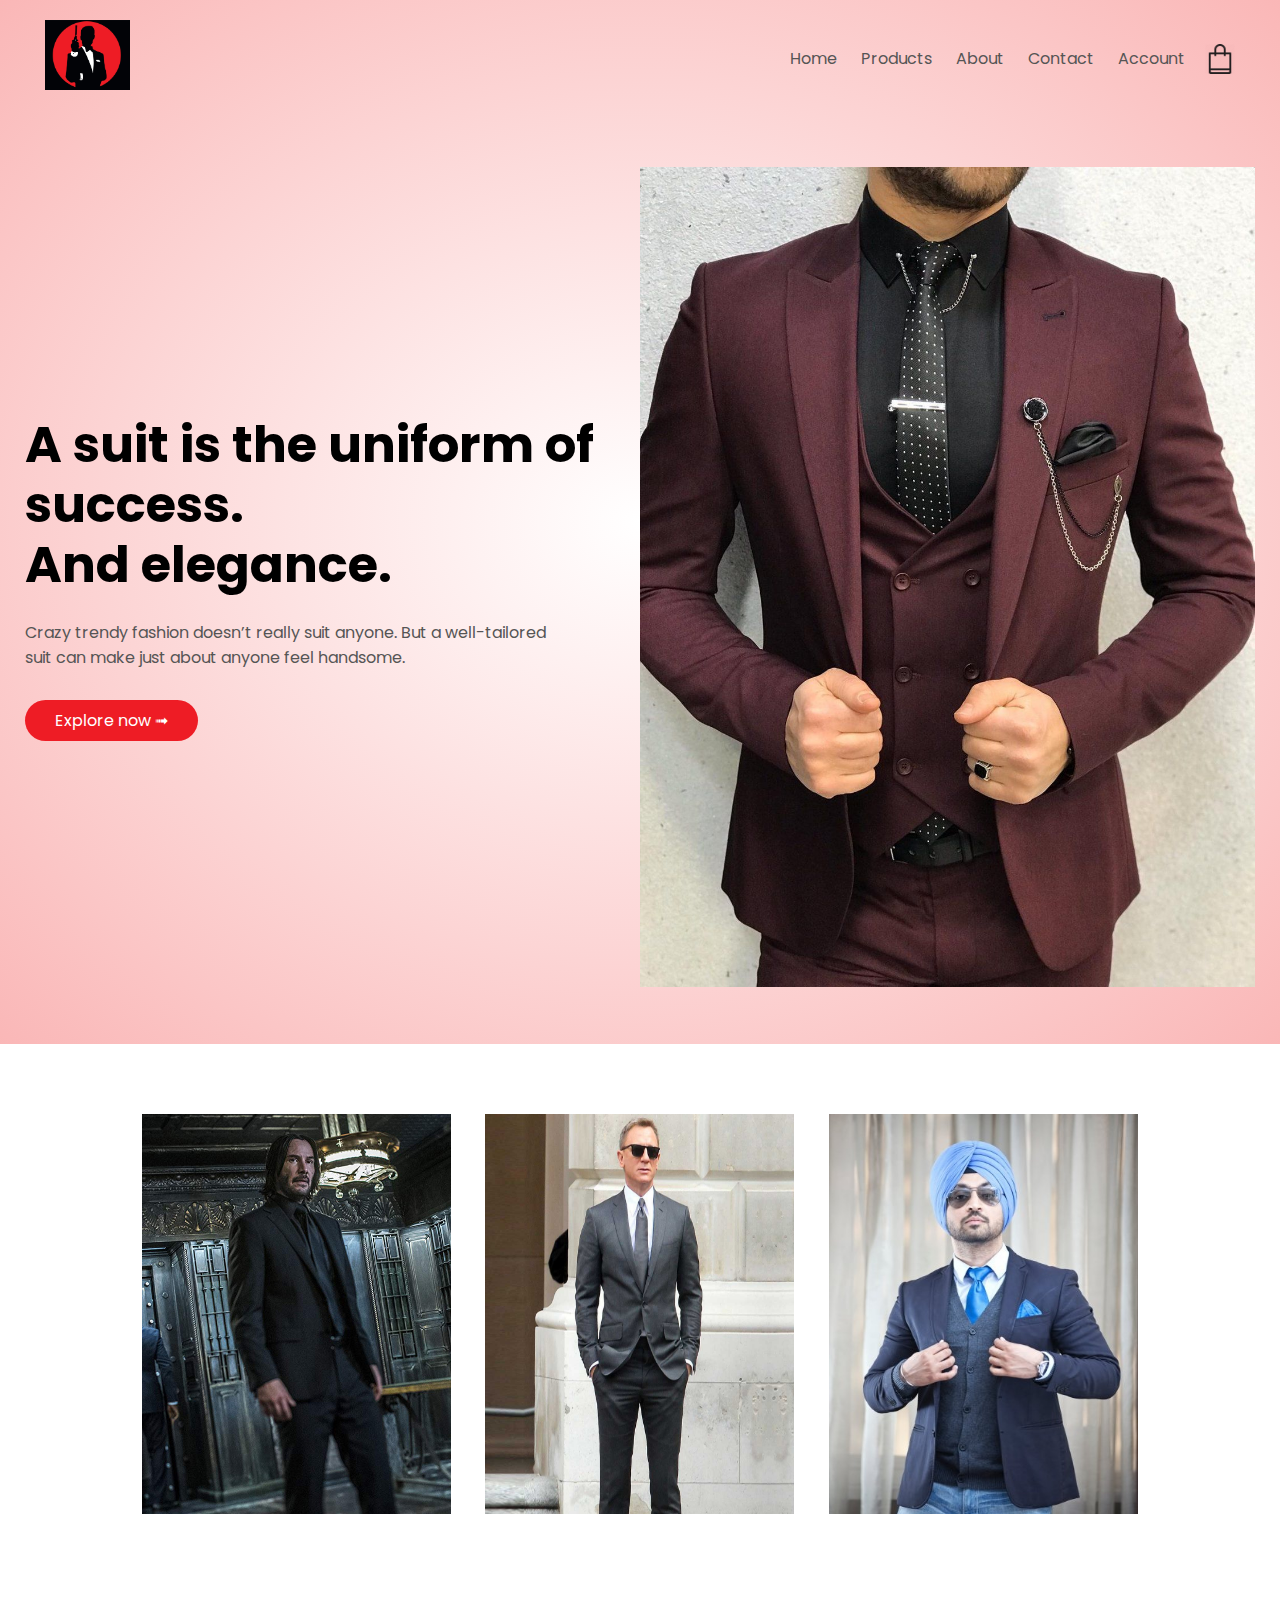
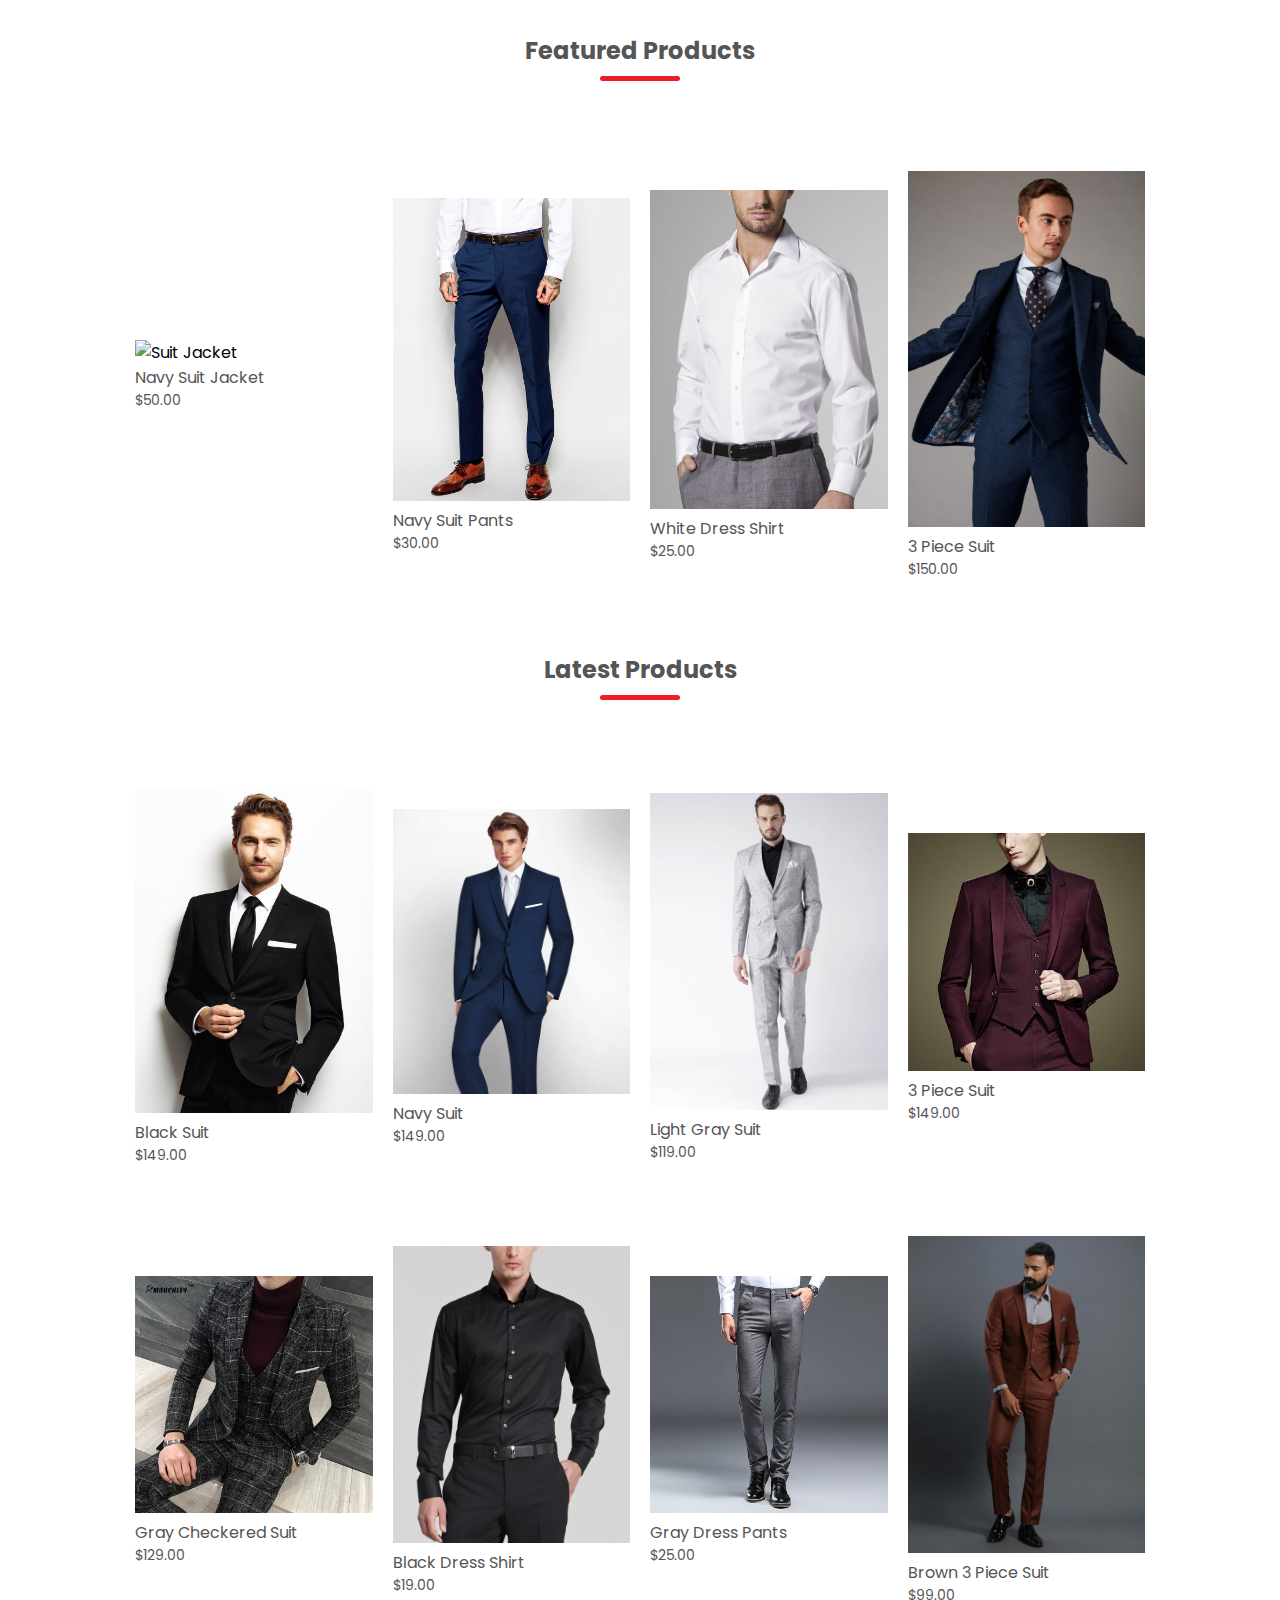
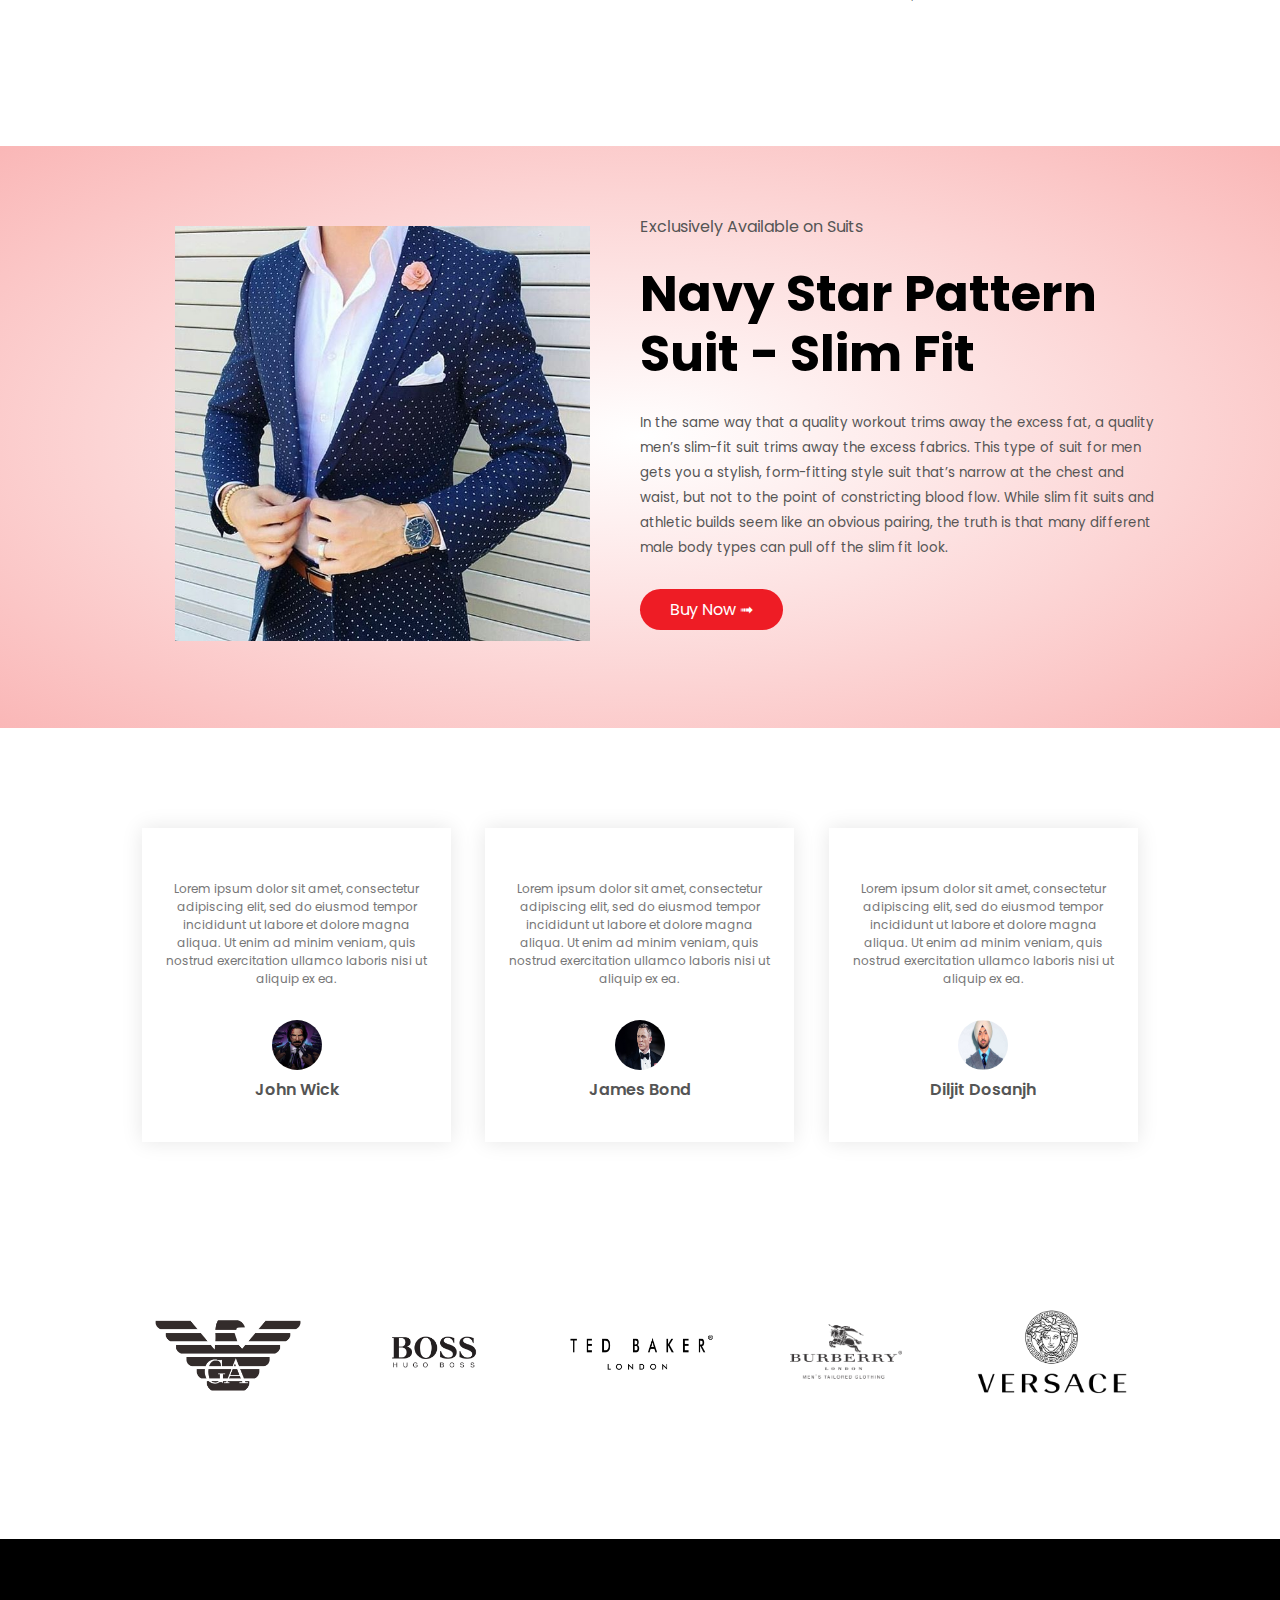
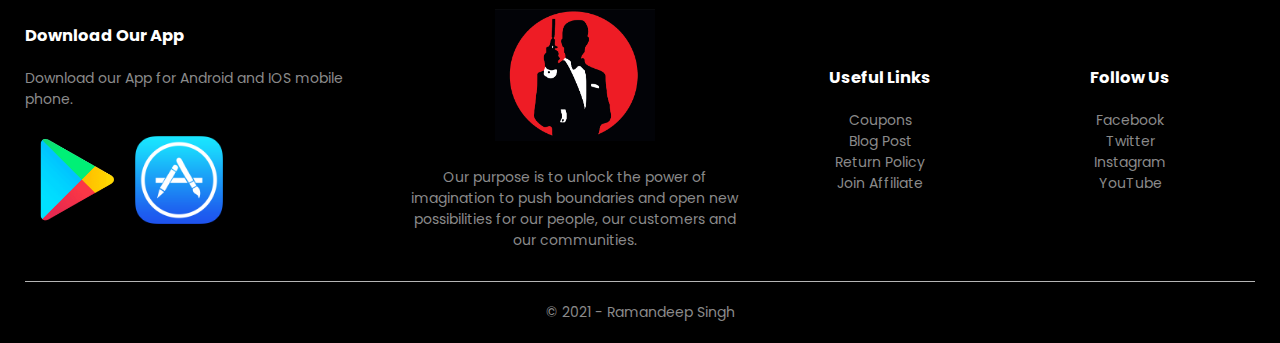
==== public/index.html @ 5fc737dd "temp change" ====
<!DOCTYPE html>
<html lang="en">
<head>
    <meta charset="UTF-8">
    <meta name="viewport" content="width=device-width, initial-scale=1.0">
    <meta http-equiv="X-UA-Compatible" content="IE=edge">
    <meta name="viewport" content="width=device-width, initial-scale=1.0">
    <link rel="stylesheet" href="css/style.css">
    <link rel="preconnect" href="https://fonts.googleapis.com">
    <link rel="preconnect" href="https://fonts.gstatic.com" crossorigin>
    <link href="https://fonts.googleapis.com/css2?family=Poppins:wght@300;400;600;700&display=swap" rel="stylesheet">
    <link rel="stylesheet" href="https://use.fontawesome.com/releases/v5.15.3/css/all.css" integrity="sha384-SZXxX4whJ79/gErwcOYf+zWLeJdY/qpuqC4cAa9rOGUstPomtqpuNWT9wdPEn2fk" crossorigin="anonymous">
    <title>Suits | E-Commerce Web Store</title>
</head>
<body>

    <div class="header">
        <div class="container">
            <div class="navbar">
                <div class="logo">
                    <img src="images/logo.jpeg" alt="Website logo" width="85rem">
                </div>
                <nav>
                    <ul id="MenuItems">
                        <li><a href="">Home</a></li>
                        <li><a href="">Products</a></li>
                        <li><a href="">About</a></li>
                        <li><a href="">Contact</a></li>
                        <li><a href="">Account</a></li>
                    </ul>
                </nav>
                <img src="images/cart.png" alt="Cart" width="30rem" height="30rem">
                <img src="images/menu.png" class="menu-icon" alt="Hamburger Menu" onclick="menutoggle()">
            </div>
            <div class="row">
                <div class="col-2">
                    <h1>A suit is the uniform of success. <br>And elegance.</h1>
                    <p>Crazy trendy fashion doesn’t really suit anyone. But a well-tailored <br> suit can make just about anyone feel handsome.</p>
                    <a href="" class="btn">Explore now &#x279F;</a>
                </div>
                <div class="col-2">
                    <img src="images/burgondee suit.jpeg" alt="Burgondee Suit">
                </div>
            </div>
        </div>
    </div>

    <!--Featured Categories-->
    <div class="categories">
        <div class="small-container">
            <div class="row">
                <div class="col-3">
                    <img src="images/category1.jpeg" alt="Category 1 image" height="400px">
                </div>
                <div class="col-3">
                    <img src="images/category2.jpeg" alt="Category 2 image" height="400px">
                </div>
                <div class="col-3">
                    <img src="images/category3.jpeg" alt="Category 3 image" height="400px">
                </div>
            </div>
        </div>
    </div>

    <!--Featured Products-->
    <div class="small-container">
        <h2 class="title">Featured Products</h2>
        <div class="row">
            <div class="col-4">
                <img src="images/suit jacket.png" alt="Suit Jacket">
                <h4>Navy Suit Jacket</h4>
                <div class="rating">
                    <i class="fas fa-star"></i>
                    <i class="fas fa-star"></i>
                    <i class="fas fa-star"></i>
                    <i class="fas fa-star"></i>
                    <i class="fas fa-star-half-alt"></i>
                </div>
                <p>$50.00</p>
            </div>
            <div class="col-4">
                <img src="images/suit pants.jpeg" alt="Suit Pants">
                <h4>Navy Suit Pants</h4>
                <div class="rating">
                    <i class="fas fa-star"></i>
                    <i class="fas fa-star"></i>
                    <i class="fas fa-star"></i>
                    <i class="far fa-star"></i>
                    <i class="far fa-star"></i>
                </div>
                <p>$30.00</p>
            </div>
            <div class="col-4">
                <img src="images/suit dress shirt.jpeg" alt="Suit Dress Shirt">
                <h4>White Dress Shirt</h4>
                <div class="rating">
                    <i class="fas fa-star"></i>
                    <i class="fas fa-star"></i>
                    <i class="fas fa-star"></i>
                    <i class="fas fa-star"></i>
                    <i class="far fa-star"></i>
                </div>
                <p>$25.00</p>
            </div>
            <div class="col-4">
                <img src="images/3 piece suit.jpeg" alt="3 peice suit">
                <h4>3 Piece Suit</h4>
                <div class="rating">
                    <i class="fas fa-star"></i>
                    <i class="fas fa-star"></i>
                    <i class="fas fa-star"></i>
                    <i class="fas fa-star"></i>
                    <i class="fas fa-star"></i>
                </div>
                <p>$150.00</p>
            </div>
        </div>

        <h2 class="title">Latest Products</h2>
        <div class="row">
            <div class="col-4">
                <img src="images/black suit.jpeg" alt="Black Suit">
                <h4>Black Suit</h4>
                <div class="rating">
                    <i class="fas fa-star"></i>
                    <i class="fas fa-star"></i>
                    <i class="fas fa-star"></i>
                    <i class="fas fa-star"></i>
                    <i class="fas fa-star-half-alt"></i>
                </div>
                <p>$149.00</p>
            </div>
            <div class="col-4">
                <img src="images/navy suit.jpeg" alt="Navy Suit">
                <h4>Navy Suit</h4>
                <div class="rating">
                    <i class="fas fa-star"></i>
                    <i class="fas fa-star"></i>
                    <i class="fas fa-star"></i>
                    <i class="fas fa-star"></i>
                    <i class="far fa-star"></i>
                </div>
                <p>$149.00</p>
            </div>
            <div class="col-4">
                <img src="images/gray suit.jpeg" alt="Gray Suit">
                <h4>Light Gray Suit</h4>
                <div class="rating">
                    <i class="fas fa-star"></i>
                    <i class="fas fa-star"></i>
                    <i class="fas fa-star"></i>
                    <i class="fas fa-star"></i>
                    <i class="far fa-star"></i>
                </div>
                <p>$119.00</p>
            </div>
            <div class="col-4">
                <img src="images/red wine suit.jpeg" alt="Red Wine Suit">
                <h4>3 Piece Suit</h4>
                <div class="rating">
                    <i class="fas fa-star"></i>
                    <i class="fas fa-star"></i>
                    <i class="fas fa-star"></i>
                    <i class="fas fa-star"></i>
                    <i class="fas fa-star"></i>
                </div>
                <p>$149.00</p>
            </div>
            <div class="col-4">
                <img src="images/suit product 5.jpeg" alt="Gray Suit Old Style">
                <h4>Gray Checkered Suit</h4>
                <div class="rating">
                    <i class="fas fa-star"></i>
                    <i class="fas fa-star"></i>
                    <i class="fas fa-star"></i>
                    <i class="fas fa-star"></i>
                    <i class="far fa-star"></i>
                </div>
                <p>$129.00</p>
            </div>
            <div class="col-4">
                <img src="images/suit product 6.jpeg" alt="Black Dress Shirt">
                <h4>Black Dress Shirt</h4>
                <div class="rating">
                    <i class="fas fa-star"></i>
                    <i class="fas fa-star"></i>
                    <i class="fas fa-star"></i>
                    <i class="fas fa-star"></i>
                    <i class="far fa-star"></i>
                </div>
                <p>$19.00</p>
            </div>
            <div class="col-4">
                <img src="images/suit product 7.jpeg" alt="Gray Dress Pants">
                <h4>Gray Dress Pants</h4>
                <div class="rating">
                    <i class="fas fa-star"></i>
                    <i class="fas fa-star"></i>
                    <i class="fas fa-star"></i>
                    <i class="fas fa-star-half-alt"></i>
                    <i class="far fa-star"></i>
                </div>
                <p>$25.00</p>
            </div>
            <div class="col-4">
                <img src="images/suit product 8.jpeg" alt="Brown 3 Piece Suit">
                <h4>Brown 3 Piece Suit</h4>
                <div class="rating">
                    <i class="fas fa-star"></i>
                    <i class="fas fa-star"></i>
                    <i class="fas fa-star"></i>
                    <i class="fas fa-star"></i>
                    <i class="far fa-star"></i>
                </div>
                <p>$99.00</p>
            </div>
        </div>
    </div>

    <!--Offer-->
    <div class="offer">
        <div class="small-container">
            <div class="row">
                <div class="col-2">
                    <img src="images/featured suit.jpeg" class="offer-img" alt="Featured Suit Product">
                </div>
                <div class="col-2">
                    <p>Exclusively Available on Suits</p>
                    <h1>Navy Star Pattern Suit - Slim Fit</h1>
                    <small>In the same way that a quality workout trims away the excess fat, a quality men’s slim-fit suit trims away the excess fabrics. This type of suit for men gets you a stylish, form-fitting style suit that’s narrow at the chest and waist, but not to the point of constricting blood flow. While slim fit suits and athletic builds seem like an obvious pairing, the truth is that many different male body types can pull off the slim fit look.</small>
                    <br><a href="" class="btn">Buy Now &#x279F;</a>
                </div>
            </div>
        </div>
    </div>
    

    <!--Testimonial-->
    <div class="testimonial">
        <div class="small-container">
            <div class="row">
                <div class="col-3">
                    <i class="fas fa-quote-right"></i>
                    <p>Lorem ipsum dolor sit amet, consectetur adipiscing elit, sed do eiusmod tempor incididunt ut labore et dolore magna aliqua. Ut enim ad minim veniam, quis nostrud exercitation ullamco laboris nisi ut aliquip ex ea.</p>
                    <div class="rating">
                        <i class="fas fa-star"></i>
                        <i class="fas fa-star"></i>
                        <i class="fas fa-star"></i>
                        <i class="fas fa-star"></i>
                        <i class="far fa-star"></i>
                    </div>
                    <img src="images/user1.jpeg" alt="User 1 Picture">
                    <h3>John Wick</h3>
                </div>
                <div class="col-3">
                    <i class="fas fa-quote-right"></i>
                    <p>Lorem ipsum dolor sit amet, consectetur adipiscing elit, sed do eiusmod tempor incididunt ut labore et dolore magna aliqua. Ut enim ad minim veniam, quis nostrud exercitation ullamco laboris nisi ut aliquip ex ea.</p>
                    <div class="rating">
                        <i class="fas fa-star"></i>
                        <i class="fas fa-star"></i>
                        <i class="fas fa-star"></i>
                        <i class="fas fa-star"></i>
                        <i class="fas fa-star-half-alt"></i>
                    </div>
                    <img src="images/user2.jpeg" alt="User 2 Picture">
                    <h3>James Bond</h3>
                </div>
                <div class="col-3">
                    <i class="fas fa-quote-right"></i>
                    <p>Lorem ipsum dolor sit amet, consectetur adipiscing elit, sed do eiusmod tempor incididunt ut labore et dolore magna aliqua. Ut enim ad minim veniam, quis nostrud exercitation ullamco laboris nisi ut aliquip ex ea.</p>
                    <div class="rating">
                        <i class="fas fa-star"></i>
                        <i class="fas fa-star"></i>
                        <i class="fas fa-star"></i>
                        <i class="fas fa-star"></i>
                        <i class="fas fa-star"></i>
                    </div>
                    <img src="images/user3.jpeg" alt="User 3 Picture">
                    <h3>Diljit Dosanjh</h3>
                </div>
            </div>
        </div>
    </div>


    <!--Brands-->
    <div class="brands">
        <div class="small-container">
            <div class="row">
                <div class="col-5">
                    <img src="images/brand1.png" alt="Armani Logo">
                </div>
                <div class="col-5">
                    <img src="images/brand2.png" alt="Hugo Boss Logo">
                </div>
                <div class="col-5">
                    <img src="images/brand3.png" alt="Ted Baker Logo">
                </div>
                <div class="col-5">
                    <img src="images/brand4.png" alt="Burberry Logo">
                </div>
                <div class="col-5">
                    <img src="images/brand5.png" alt="Versace Logo">
                </div>
            </div>
        </div>
    </div>

    <!--Footer-->
    <div class="footer">
        <div class="container">
            <div class="row">
                <div class="footer-col-1">
                    <h3>Download Our App</h3>
                    <p>Download our App for Android and IOS mobile phone.</p>
                    <div class="app-logo">
                        <img src="images/playstore-logo.png" alt="Playstore Logo">
                        <img src="images/appstore-logo.png" alt="Apple Store Logo">
                    </div>
                </div>
                <div class="footer-col-2">
                    <img src="images/logo.jpeg" alt="Logo">
                    <p>Our purpose is to unlock the power of imagination to push boundaries and open new possibilities for our people, our customers and our communities.</p>
                </div>
                <div class="footer-col-3">
                    <h3>Useful Links</h3>
                    <ul>
                        <li>Coupons</li>
                        <li>Blog Post</li>
                        <li>Return Policy</li>
                        <li>Join Affiliate</li>
                    </ul>
                </div>
                <div class="footer-col-4">
                    <h3>Follow Us</h3>
                    <ul>
                        <li>Facebook</li>
                        <li>Twitter</li>
                        <li>Instagram</li>
                        <li>YouTube</li>
                    </ul>
                </div>
            </div>
            <hr>
            <p class="copyright">&#169; 2021 - Ramandeep Singh</p>
        </div>
    </div>

<script src="js/script.js"></script>


    <!-- The core Firebase JS SDK is always required and must be listed first -->
    <script src="/__/firebase/8.7.1/firebase-app.js"></script>

    <!-- TODO: Add SDKs for Firebase products that you want to use
        https://firebase.google.com/docs/web/setup#available-libraries -->
    <script src="/__/firebase/8.7.1/firebase-analytics.js"></script>

    <!-- Initialize Firebase -->
    <script src="/__/firebase/init.js"></script>
</body>
</html>
---- public/css/style.css ----
*{
    margin: 0;
    padding: 0;
    box-sizing: border-box;
}

body{
    font-family: 'Poppins', sans-serif;
}

.navbar{
    display: flex;
    align-items: center;
    padding: 1.25rem;
}

nav{
    flex: 1;
    text-align: right;
}

nav ul{
    display: inline-block;
    list-style-type: none;
}

nav ul li{
    display: inline-block;
    margin-right: 1.25rem;
}

a{
    text-decoration: none;
    color: #555;
}

p{
    color: #555;
}

.container{
    max-width: 81.25rem;
    margin: auto;
    padding-left: 1.5625rem;
    padding-right: 1.5625rem;
    height: 100%;
}

.row{
    display: flex;
    align-items: center;
    flex-wrap: wrap;
    justify-content: space-around;
}

.col-2{
    flex-basis: 50%;
    min-width: 18.75rem;
}

.col-2 img{
    max-width: 100%;
    padding: 3.125rem 0;
    width: 400rem;
}

.col-2 h1{
    font-size: 50px;
    line-height: 60px;
    margin: 25px 0;
}

.btn{
    display: inline-block;
    background: #EE1C25;
    color: #fff;
    padding: 8px 30px;
    margin: 30px 0;
    border-radius: 30px;
    transition: background 0.5s;
}

.btn:hover{
    background: rgb(80, 17, 17);
}

.header{
    background: radial-gradient(#fff, #fab7b7);
}

.categories{
    margin: 70px 0;
}

.col-3{
    flex-basis: 30%;
    min-width: 250px;
    margin-bottom: 30px;
}

.col-3 img{
    width: 100%;
}

.small-container{
    max-width: 1080px;
    margin: auto;
    padding-left: 25px;
    padding-right: 25px;
}

.col-4{
    flex-basis: 25%;
    padding: 10px;
    min-width: 200px;
    margin-bottom: 50px;
    transition: transform 0.5s;
}

.col-4 img{
    width: 100%;
    height: 100%;
}

.title{
    text-align: center;
    margin: 0 auto 80px;
    position: relative;
    line-height: 60px;
    color: #555;
}

.title::after{
    content: '';
    background: #EE1C25;
    width: 80px;
    height: 5px;
    border-radius: 5px;
    position: absolute;
    bottom: 0;
    left: 50%;
    transform: translateX(-50%);
}

h4{
    color: #555;
    font-weight: normal;
}

.col-4 p{
    font-size: 14px;
}

.rating .fas{
    color: #EE1C25;
}

.far{
    color: #EE1C25;
}

.col-4:hover{
    transform: translateY(-5px);
}

.offer{
    background: radial-gradient(#fff, #fab7b7);
    margin-top: 80px;
    padding: 30px 0;
}

.col-2 .offer-img{
    padding: 50px;
}

small{
    color: #555;
}

.testimonial{
    padding-top: 100px;
}

.testimonial .col-3{
    text-align: center;
    padding: 40px 20px;
    box-shadow: 0 0 20px 0px rgba(0, 0, 0, 0.1);
    cursor: pointer;
    transition: transform 0.5s;
}

.testimonial .col-3 img{
    width: 50px;
    height: 50px;
    margin-top: 20px;
    border-radius: 50%;
}

.testimonial .col-3:hover{
    transform: translateY(-10px);
}

.fa-quote-right{
    font-size: 34px;
    color: #EE1C25;
}

.col-3 p{
    font-size: 12px;
    margin: 12px 0;
    color: #777;
}

.testimonial .col-3 h3{
    font-weight: 600;
    color: #555;
    font-size: 16px;
}

.brands{
    margin: 100px auto;
}

.col-5{
    width: 160px;
}

.col-5 img{
    width: 100%;
    cursor: pointer;
}

.footer{
    background: #000;
    color: #8a8a8a;
    font-size: 14px;
    padding: 60px 0 20px;
}

.footer p{
    color: #8a8a8a;
}

.footer h3{
    color: #fff;
    margin-bottom: 20px;
}

.footer-col-1, .footer-col-2, .footer-col-3, .footer-col-4{
    min-width: 250px;
}

.footer-col-1{
    flex-basis: 30%;
}

.footer-col-2{
    flex: 1;
    text-align: center;
    padding: 10px;
}

.footer-col-2 img{
    width: 160px;
    margin-bottom: 20px;
}

.footer-col-3, .footer-col-4{
    flex-basis: 12%;
    text-align: center;
    padding: 10px;
}

ul{
    list-style-type: none;
}

.app-logo{
    margin-top: 20px;
}

.app-logo img{
    width: 100px;
}

.footer hr{
    border: none;
    background: #b5b5b5;
    height: 1px;
    margin: 20px 0;
}

.copyright{
    text-align: center;
}

.menu-icon{
    width: 28px;
    margin-left: 20px;
    display: none;
}

@media only screen and (max-width: 800px){
    nav ul{
        position: absolute;
        top: 100px;
        left: 0;
        background: #333;
        width: 100%;
        overflow: hidden;
        transition: max-height 0.5s;
    }

    nav ul li{
        display: block;
        margin-right: 50px;
        margin-top: 10px;
        margin-bottom: 10px;
    }

    nav ul li a{
        color: #fff;
    }

    .menu-icon{
        display: block;
        cursor: pointer;
    }
}

@media only screen and (max-width: 600px){
    .row{
        text-align: center;
    }

    .col-2, .col-3, .col-4{
        flex-basis: 100%;
    }
}
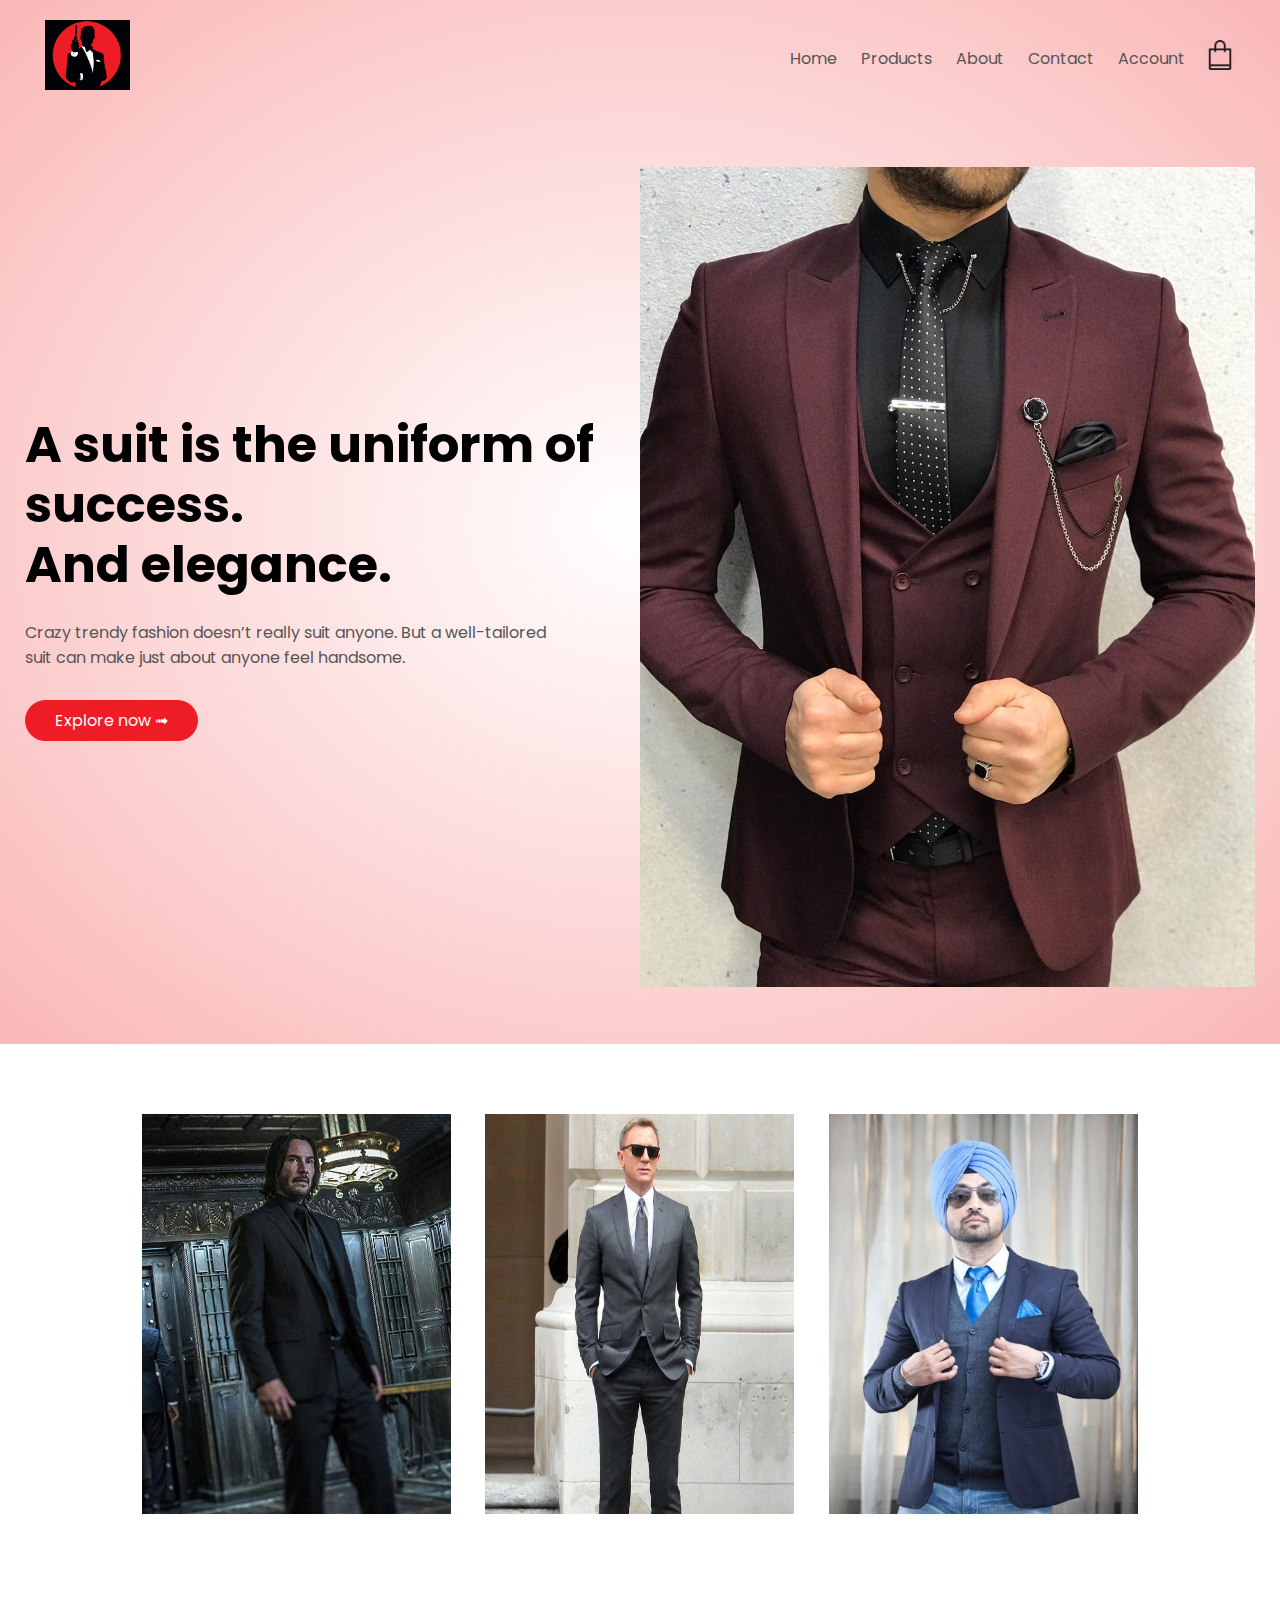
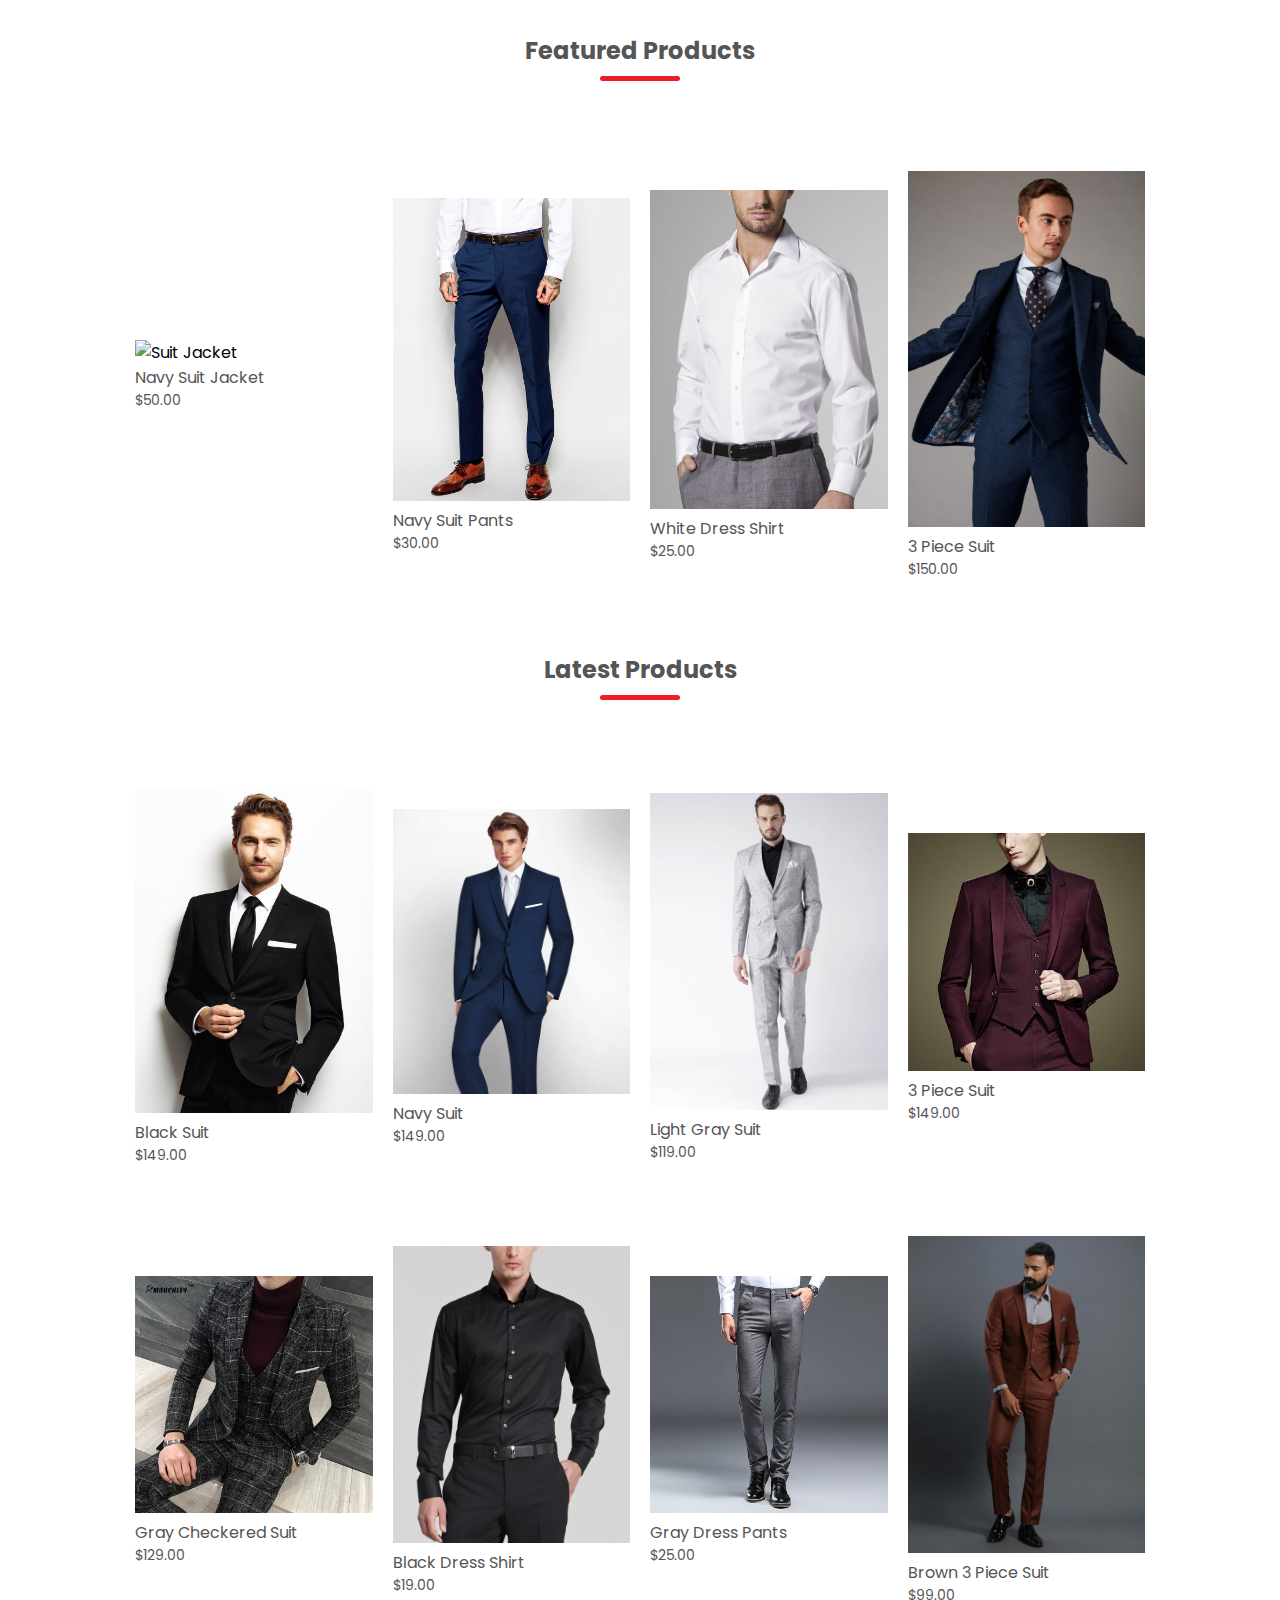
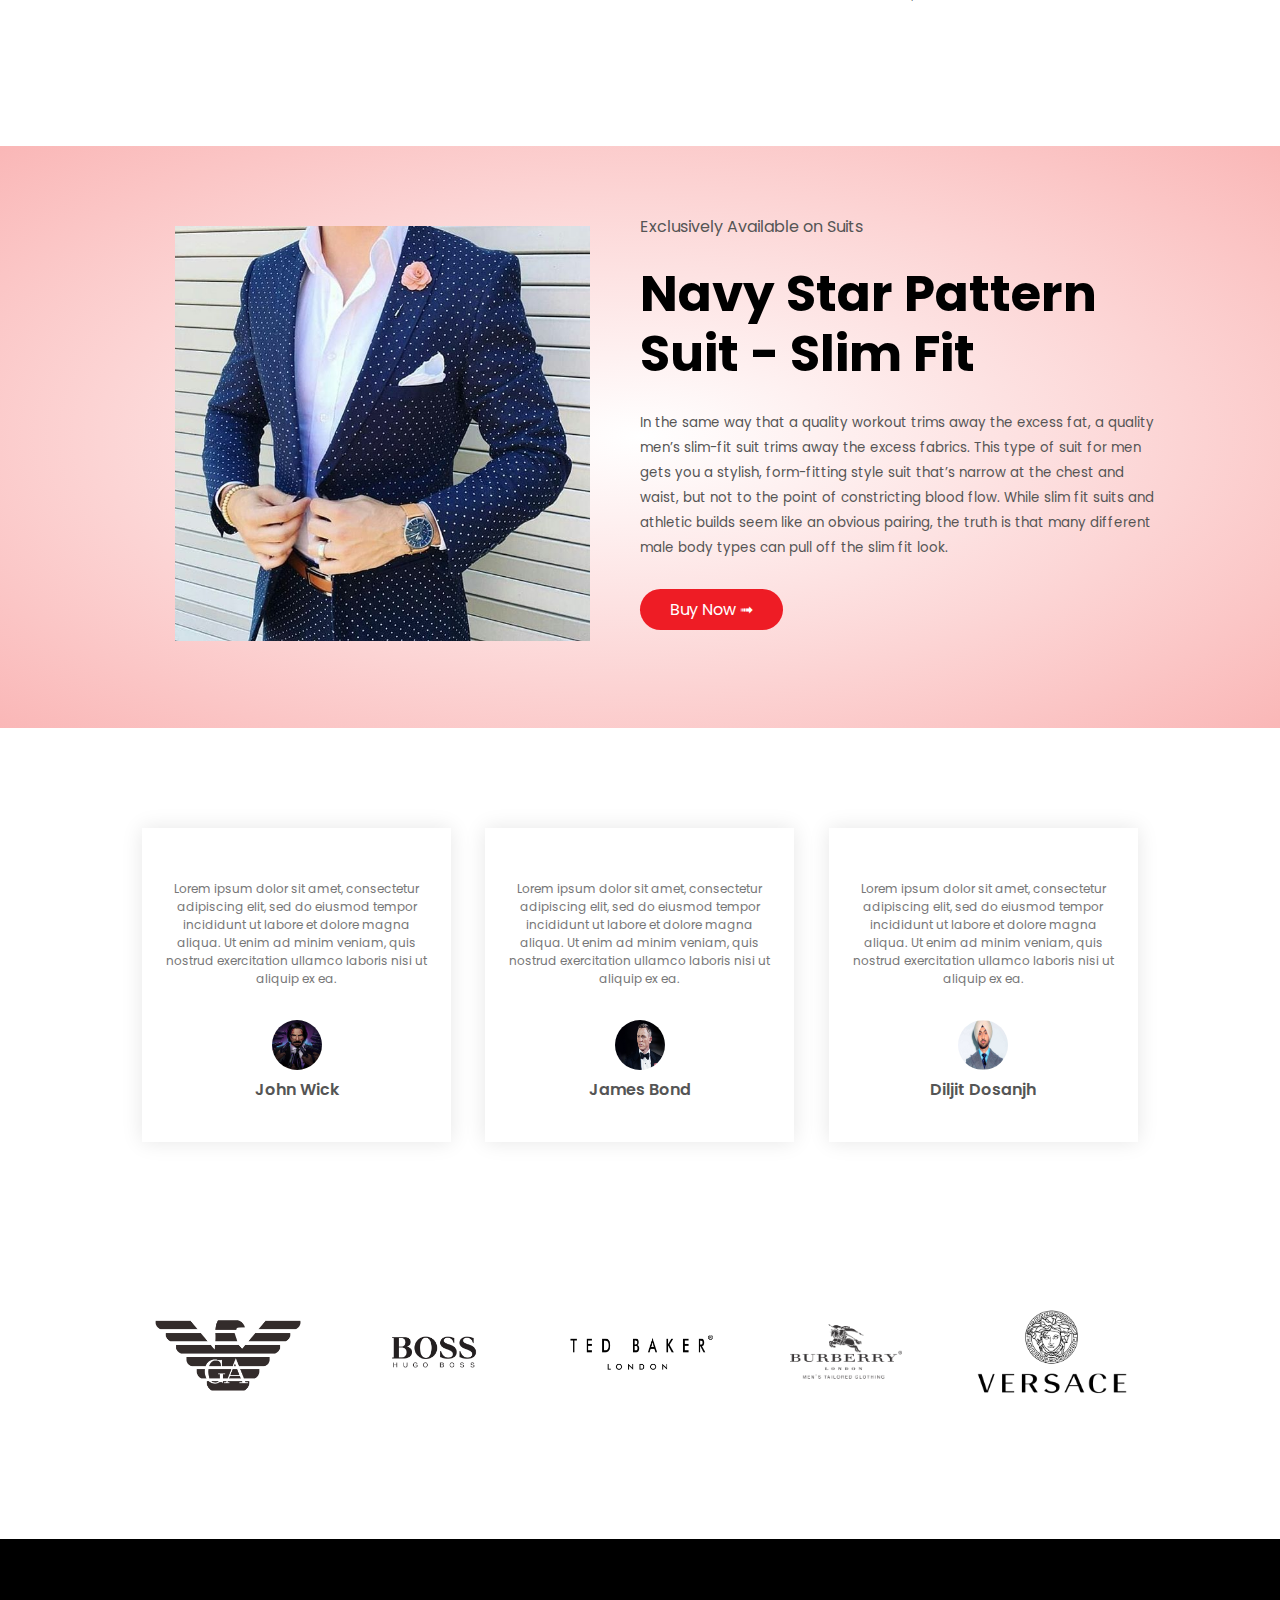
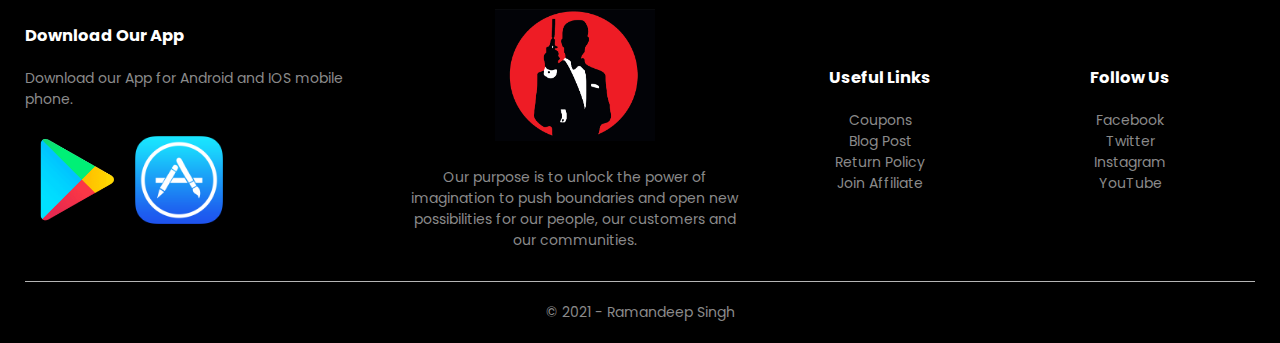
==== commit 3805e545: "Firebase setup" ====
--- a/public/index.html
+++ b/public/index.html
@@ -10,6 +10,7 @@
     <link rel="preconnect" href="https://fonts.gstatic.com" crossorigin>
     <link href="https://fonts.googleapis.com/css2?family=Poppins:wght@300;400;600;700&display=swap" rel="stylesheet">
     <link rel="stylesheet" href="https://use.fontawesome.com/releases/v5.15.3/css/all.css" integrity="sha384-SZXxX4whJ79/gErwcOYf+zWLeJdY/qpuqC4cAa9rOGUstPomtqpuNWT9wdPEn2fk" crossorigin="anonymous">
+    <link rel="icon" href="images/logo.jpeg">
     <title>Suits | E-Commerce Web Store</title>
 </head>
 <body>
@@ -18,18 +19,18 @@
         <div class="container">
             <div class="navbar">
                 <div class="logo">
-                    <img src="images/logo.jpeg" alt="Website logo" width="85rem">
+                    <a href="index.html"><img src="images/logo.jpeg" alt="Website logo" width="85rem"></a>
                 </div>
                 <nav>
                     <ul id="MenuItems">
-                        <li><a href="">Home</a></li>
-                        <li><a href="">Products</a></li>
-                        <li><a href="">About</a></li>
-                        <li><a href="">Contact</a></li>
-                        <li><a href="">Account</a></li>
+                        <li><a href="index.html">Home</a></li>
+                        <li><a href="products.html">Products</a></li>
+                        <li><a href="#">About</a></li>
+                        <li><a href="#">Contact</a></li>
+                        <li><a href="account.html">Account</a></li>
                     </ul>
                 </nav>
-                <img src="images/cart.png" alt="Cart" width="30rem" height="30rem">
+                <a href="cart.html"><img src="images/cart.png" alt="Cart" width="30rem" height="30rem"></a>
                 <img src="images/menu.png" class="menu-icon" alt="Hamburger Menu" onclick="menutoggle()">
             </div>
             <div class="row">
@@ -346,17 +347,31 @@
         </div>
     </div>
 
-<script src="js/script.js"></script>
+
 
 
     <!-- The core Firebase JS SDK is always required and must be listed first -->
-    <script src="/__/firebase/8.7.1/firebase-app.js"></script>
+    <script src="https://www.gstatic.com/firebasejs/8.7.1/firebase-app.js"></script>
 
     <!-- TODO: Add SDKs for Firebase products that you want to use
         https://firebase.google.com/docs/web/setup#available-libraries -->
-    <script src="/__/firebase/8.7.1/firebase-analytics.js"></script>
-
-    <!-- Initialize Firebase -->
-    <script src="/__/firebase/init.js"></script>
+    <script src="https://www.gstatic.com/firebasejs/8.7.1/firebase-analytics.js"></script>
+
+    <script>
+    // Your web app's Firebase configuration
+    // For Firebase JS SDK v7.20.0 and later, measurementId is optional
+    var firebaseConfig = {
+        apiKey: "AIzaSyCiqqGv3SS_JdXHleQDsOUenopj-Ov4IEQ",
+        authDomain: "e-commerce-227a5.firebaseapp.com",
+        projectId: "e-commerce-227a5",
+        storageBucket: "e-commerce-227a5.appspot.com",
+        messagingSenderId: "1014743589573",
+        appId: "1:1014743589573:web:7dad969ad28625c38246ac",
+        measurementId: "G-ERC4D3023G"
+    };
+    // Initialize Firebase
+    firebase.initializeApp(firebaseConfig);
+    firebase.analytics();
+    </script>
 </body>
 </html>--- a/public/css/style.css
+++ b/public/css/style.css
@@ -328,6 +328,248 @@
     }
 }
 
+
+/*All Products page*/
+.row-2{
+    justify-content: space-between;
+    margin: 100px auto 50px; 
+}
+
+select{
+    border: 1px solid #EE1C25;
+    padding: 5px;
+}
+
+select:focus{
+    outline: none;
+}
+
+.page-btn{
+    margin: 0 auto 80px;
+}
+
+.page-btn span{
+    display: inline-block;
+    border: 1px solid #EE1C25;
+    margin-left: 10px;
+    width: 40px;
+    height: 40px;
+    text-align: center;
+    line-height: 40px;
+    cursor: pointer;
+}
+
+.page-btn span:hover{
+    background: #EE1C25;
+    color: #fff;
+}
+
+
+
+/*Single Product Details*/
+.single-product{
+    margin-top: 80px;
+}
+
+.single-product .col-2 img{
+    padding: 0;
+}
+
+.single-product .col-2{
+    padding: 20px;
+}
+
+.single-product h4{
+    margin: 20px 0;
+    font-size: 22px;
+    font-weight: bold;
+}
+
+.single-product select{
+    display: block;
+    padding: 10px;
+    margin-top: 20px;
+}
+
+.single-product input{
+    width: 50px;
+    height: 40px;
+    padding-left: 10px;
+    font-size: 20px;
+    margin-right: 10px;
+    border: 1px solid #EE1C25;
+}
+
+input:focus{
+    outline: none;
+}
+
+.single-product .fa{
+    color: #EE1C25;
+    margin-left: 10px;
+}
+
+.small-img-row{
+    display: flex;
+    justify-content: space-between;
+}
+
+.small-img{
+    flex-basis: 24%;
+    cursor: pointer;
+}
+
+
+/*Cart items*/
+.cart-page{
+    margin: 80px auto;
+}
+
+table{
+    width: 100%;
+    border-collapse: collapse;
+}
+
+.cart-info{
+    display: flex;
+    flex-wrap: wrap;
+}
+
+th{
+    text-align: left;
+    padding: 5px;
+    color: #fff;
+    background: #EE1C25;
+    font-weight: normal;
+}
+
+td{
+    padding: 10px 5px;
+}
+
+td input{
+    width: 40px;
+    height: 30px;
+    padding: 5px;
+}
+
+td a{
+    color: #EE1C25;
+    font-size: 12px;
+}
+
+td img{
+    width: 90px;
+    height: 120px;
+    margin-right: 10px;
+}
+
+.total-price{
+    display: flex;
+    justify-content: flex-end;
+}
+
+.total-price table{
+    border-top: 3px solid #EE1C25;
+    width: 100%;
+    max-width: 400px;
+}
+
+td:last-child{
+    text-align: right;
+}
+
+th:last-child{
+    text-align: right;
+}
+
+
+
+/*Account page*/
+.account-page{
+    padding: 50px 0;
+    background: radial-gradient(#fff, #fab7b7);
+}
+
+.form-container{
+    background: #fff;
+    width: 300px;
+    height: 400px;
+    position: relative;
+    text-align: center;
+    padding: 20px 0;
+    margin: auto;
+    box-shadow: 0 0 20px 0 rgba(0, 0, 0, 0.1);
+    overflow: hidden;
+}
+
+.form-container span{
+    font-weight: bold;
+    padding: 0 10px;
+    color: #555;
+    cursor: pointer;
+    width: 100px;
+    display: inline-block;
+}
+
+.form-btn{
+    display: inline-block;
+}
+
+.form-container form{
+    max-width: 300px;
+    padding: 0 20px;
+    position: absolute;
+    top: 130px;
+    transition: transform 1s;
+}
+
+form input{
+    width: 100%;
+    height: 30px;
+    margin: 10px 0;
+    padding: 0 10px;
+    border: 1px solid #ccc;
+}
+
+form .btn{
+    width: 100%;
+    border: none;
+    cursor: pointer;
+    margin: 10px 0;
+}
+
+form .btn:focus{
+    outline: none;
+}
+
+form a{
+    font-size: 12px;
+}
+
+#indicator-bar{
+    width: 100px;
+    border: none;
+    background: #EE1C25;
+    height: 3px;
+    margin-top: 8px;
+    transform: translateX(100px);
+    transition: transform 1s;
+}
+
+#login-form{
+    left: -300px;
+}
+
+#register-form{
+    left: 0;
+}
+
+
+
+
+
+
 @media only screen and (max-width: 600px){
     .row{
         text-align: center;
@@ -336,4 +578,21 @@
     .col-2, .col-3, .col-4{
         flex-basis: 100%;
     }
+
+    .single-product .row{
+        text-align: left;
+    }
+
+    .single-product .col-2{
+        padding: 20px 0;
+    }
+
+    .single-product h1{
+        font-size: 26px;
+        line-height: 32px;
+    }
+
+    .cart-info p{
+        display: none;
+    }
 }